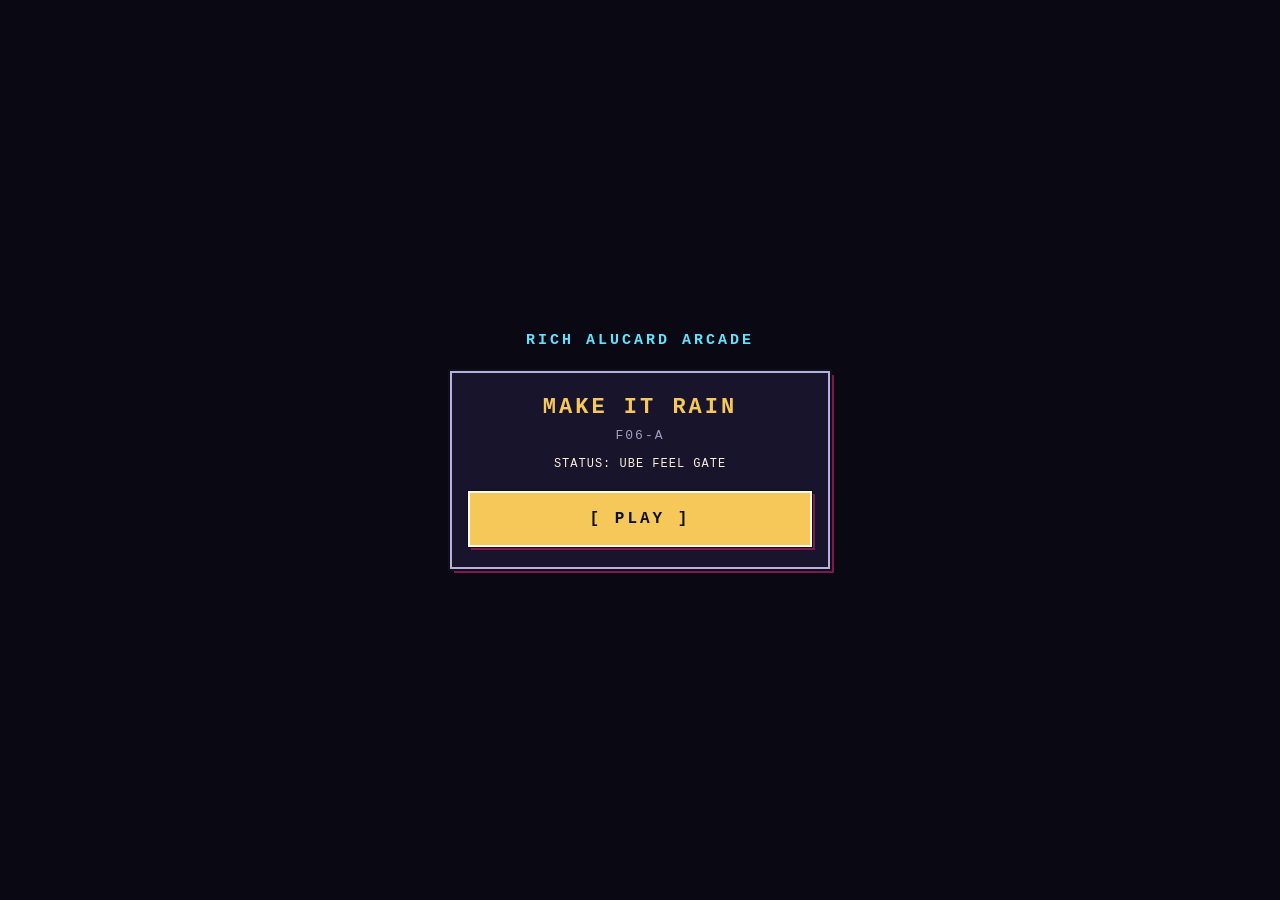
==== index.html @ b14ca287 "Publish MAKE IT RAIN sandbox (F06-A) as arcade playtest mirror Mirror of rich_alucard frag/rainmaker" ====
<!DOCTYPE html>
<html lang="en">
<head>
<meta charset="utf-8" />
<meta name="viewport" content="width=device-width, initial-scale=1, viewport-fit=cover" />
<meta name="robots" content="noindex" />
<title>RICH ALUCARD ARCADE</title>
<link rel="icon" href="data:," />
<style>
  :root { --bg: #090813; --ink: #10101b; --cream: #f6efd9; --lav: #b7b1df; --blood: #7d194b; --gold: #f6c85a; --dim: #a49fc0; --cyan: #5fe3ff; }
  * { box-sizing: border-box; }
  html, body { margin: 0; min-height: 100%; background: var(--bg); color: var(--cream); font-family: "Courier New", monospace; -webkit-text-size-adjust: 100%; }
  body { min-height: 100vh; min-height: 100dvh; display: grid; place-items: center; padding: 20px 16px; }
  .arcade { width: min(100%, 380px); text-align: center; }
  h1 { margin: 0 0 22px; font-size: 15px; letter-spacing: 3px; color: var(--cyan); font-weight: 700; }
  .card { border: 2px solid var(--lav); outline: 2px solid var(--ink); background: #17142c; box-shadow: 4px 4px 0 var(--blood); padding: 22px 16px 20px; }
  .card h2 { margin: 0; font-size: 22px; letter-spacing: 3px; color: var(--gold); }
  .tag { margin: 8px 0 0; font-size: 13px; letter-spacing: 2px; color: var(--dim); }
  .status { margin: 14px 0 20px; font-size: 12px; letter-spacing: 1px; color: var(--cream); }
  .play { display: block; width: 100%; min-height: 52px; line-height: 52px; font-size: 16px; font-weight: 700; letter-spacing: 3px; color: var(--ink); background: var(--gold); border: 2px solid #fff9e8; outline: 1px solid var(--ink); box-shadow: 3px 3px 0 var(--blood); text-decoration: none; }
  .play:active { transform: translate(1px, 1px); box-shadow: 2px 2px 0 var(--blood); }
  .play:focus-visible { outline: 2px solid var(--cyan); outline-offset: 2px; }
</style>
</head>
<body>
  <main class="arcade">
    <h1>RICH ALUCARD ARCADE</h1>
    <section class="card" aria-label="Make It Rain">
      <h2>MAKE IT RAIN</h2>
      <p class="tag">F06-A</p>
      <p class="status">STATUS: UBE FEEL GATE</p>
      <a class="play" href="make-it-rain/">[ PLAY ]</a>
    </section>
  </main>
</body>
</html>
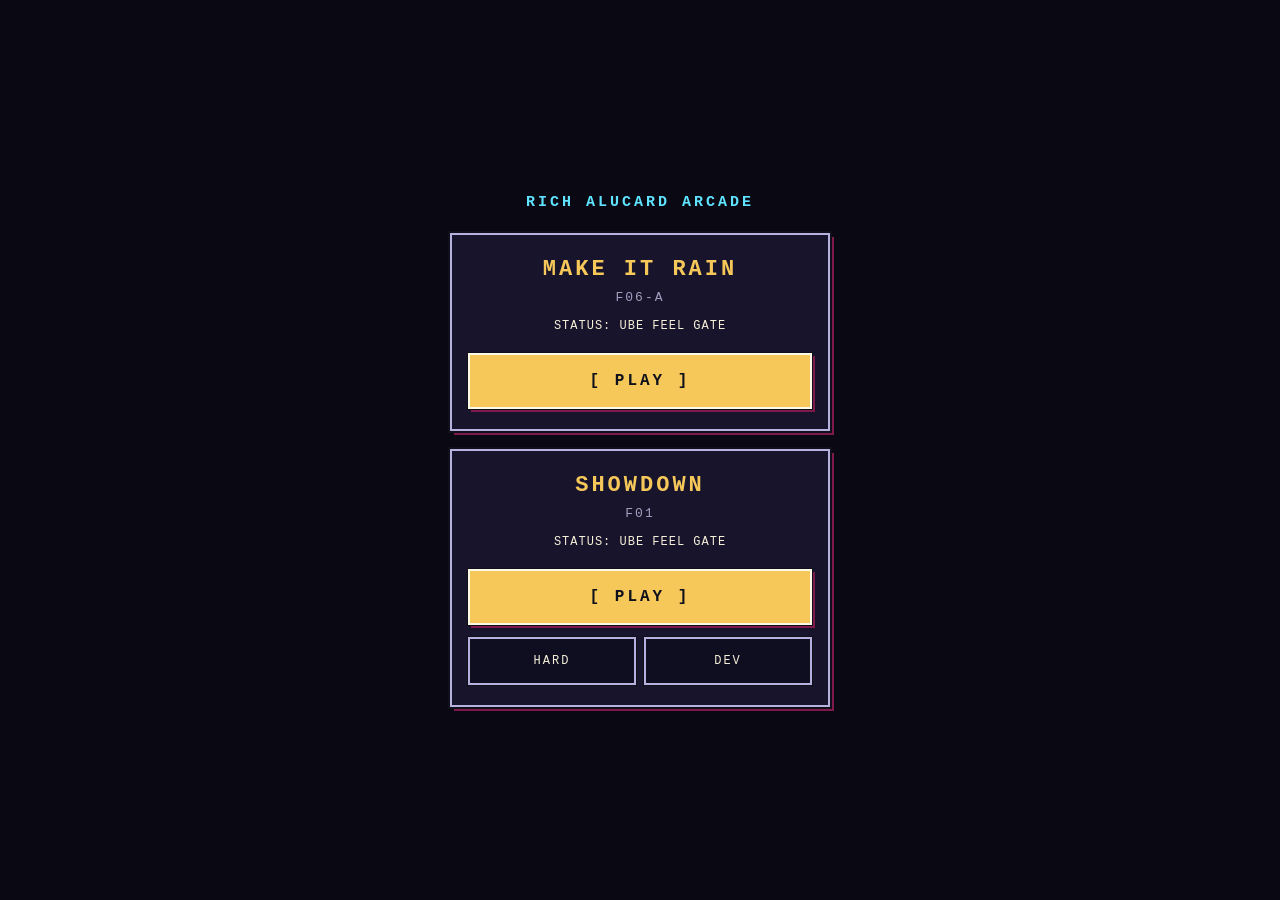
==== commit 8cb44abb: "Publish SHOWDOWN sandbox (F01) as arcade playtest mirror Mirror only, no changes to mechanics/tuning" ====
--- a/index.html
+++ b/index.html
@@ -20,6 +20,10 @@
   .play { display: block; width: 100%; min-height: 52px; line-height: 52px; font-size: 16px; font-weight: 700; letter-spacing: 3px; color: var(--ink); background: var(--gold); border: 2px solid #fff9e8; outline: 1px solid var(--ink); box-shadow: 3px 3px 0 var(--blood); text-decoration: none; }
   .play:active { transform: translate(1px, 1px); box-shadow: 2px 2px 0 var(--blood); }
   .play:focus-visible { outline: 2px solid var(--cyan); outline-offset: 2px; }
+  .card + .card { margin-top: 18px; }
+  .opts { margin: 12px 0 0; display: flex; gap: 8px; }
+  .opts a { flex: 1; min-height: 44px; line-height: 44px; font-size: 12px; letter-spacing: 2px; color: var(--cream); border: 2px solid var(--lav); outline: 1px solid var(--ink); text-decoration: none; background: #0f0d20; }
+  .opts a:focus-visible { outline: 2px solid var(--cyan); outline-offset: 2px; }
 </style>
 </head>
 <body>
@@ -31,6 +35,13 @@
       <p class="status">STATUS: UBE FEEL GATE</p>
       <a class="play" href="make-it-rain/">[ PLAY ]</a>
     </section>
+    <section class="card" aria-label="Showdown">
+      <h2>SHOWDOWN</h2>
+      <p class="tag">F01</p>
+      <p class="status">STATUS: UBE FEEL GATE</p>
+      <a class="play" href="showdown/">[ PLAY ]</a>
+      <div class="opts"><a href="showdown/?hard=1">HARD</a><a href="showdown/?dev=1">DEV</a></div>
+    </section>
   </main>
 </body>
 </html>
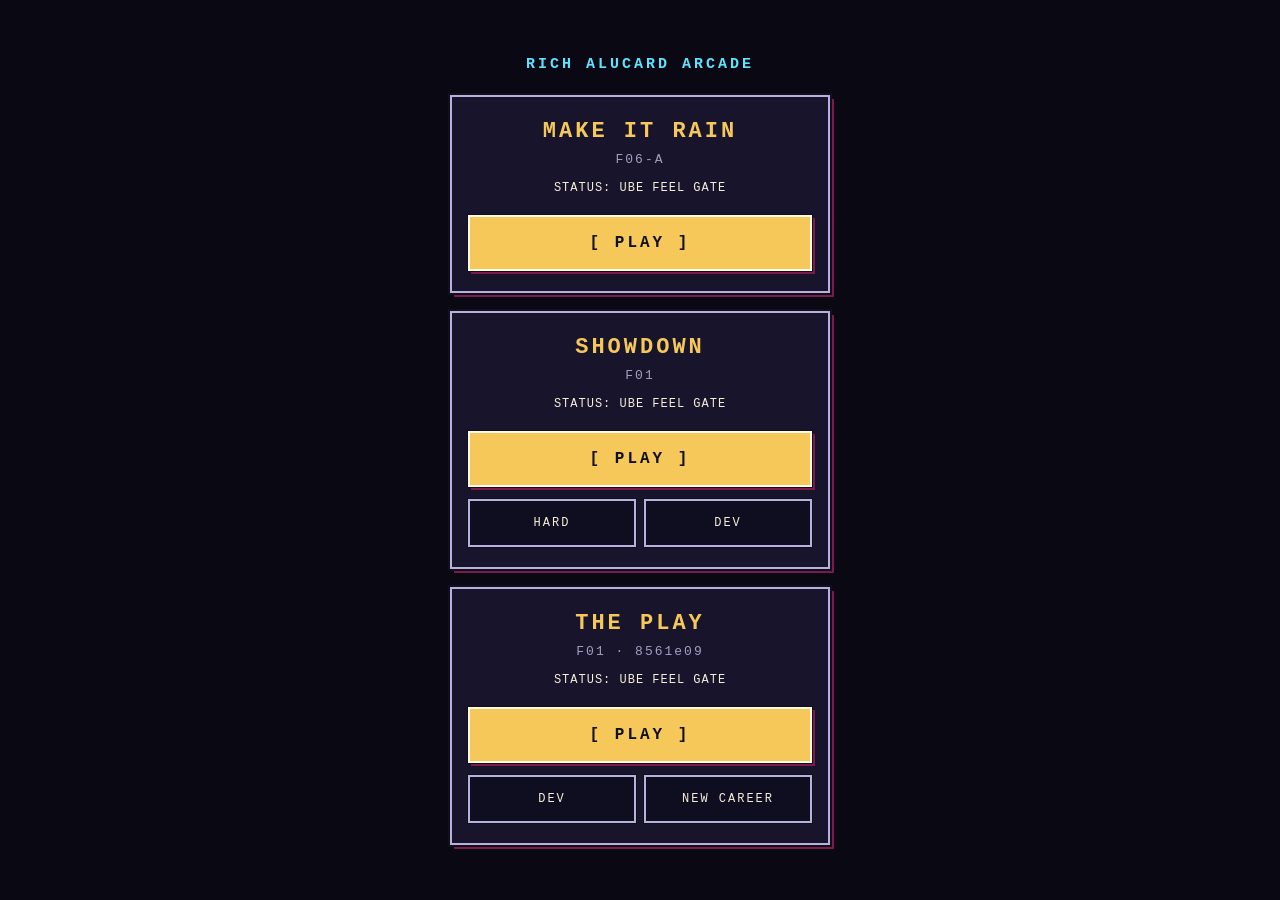
==== commit d9e47d11: "Publish THE PLAY (F01) as arcade playtest mirror — UBE FEEL GATE Mirror only, no changes to mechanic" ====
--- a/index.html
+++ b/index.html
@@ -42,6 +42,13 @@
       <a class="play" href="showdown/">[ PLAY ]</a>
       <div class="opts"><a href="showdown/?hard=1">HARD</a><a href="showdown/?dev=1">DEV</a></div>
     </section>
+    <section class="card" aria-label="The Play — Ube Feel Gate">
+      <h2>THE PLAY</h2>
+      <p class="tag">F01 · 8561e09</p>
+      <p class="status">STATUS: UBE FEEL GATE</p>
+      <a class="play" href="the-play/">[ PLAY ]</a>
+      <div class="opts"><a href="the-play/?dev=1">DEV</a><a href="the-play/?fresh=1">NEW CAREER</a></div>
+    </section>
   </main>
 </body>
 </html>
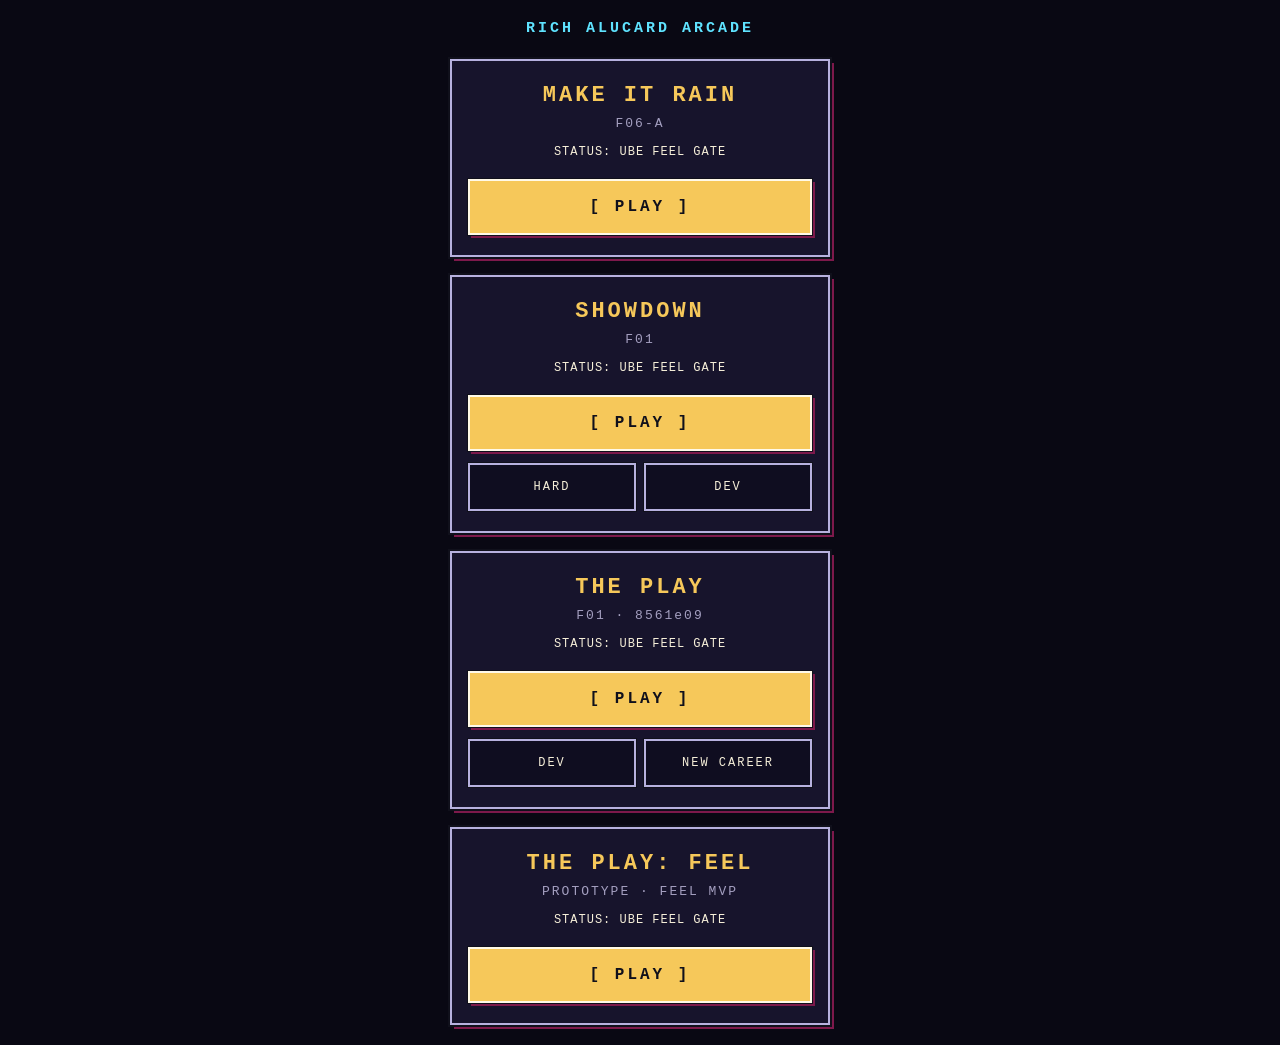
==== commit 919e75a2: "Add THE PLAY feel-first MVP prototype (self-contained) + arcade card Co-Authored-By: Claude Sonnet 5" ====
--- a/index.html
+++ b/index.html
@@ -49,6 +49,12 @@
       <a class="play" href="the-play/">[ PLAY ]</a>
       <div class="opts"><a href="the-play/?dev=1">DEV</a><a href="the-play/?fresh=1">NEW CAREER</a></div>
     </section>
+    <section class="card" aria-label="The Play — Feel MVP">
+      <h2>THE PLAY: FEEL</h2>
+      <p class="tag">PROTOTYPE · FEEL MVP</p>
+      <p class="status">STATUS: UBE FEEL GATE</p>
+      <a class="play" href="the-play-feel/">[ PLAY ]</a>
+    </section>
   </main>
 </body>
 </html>
